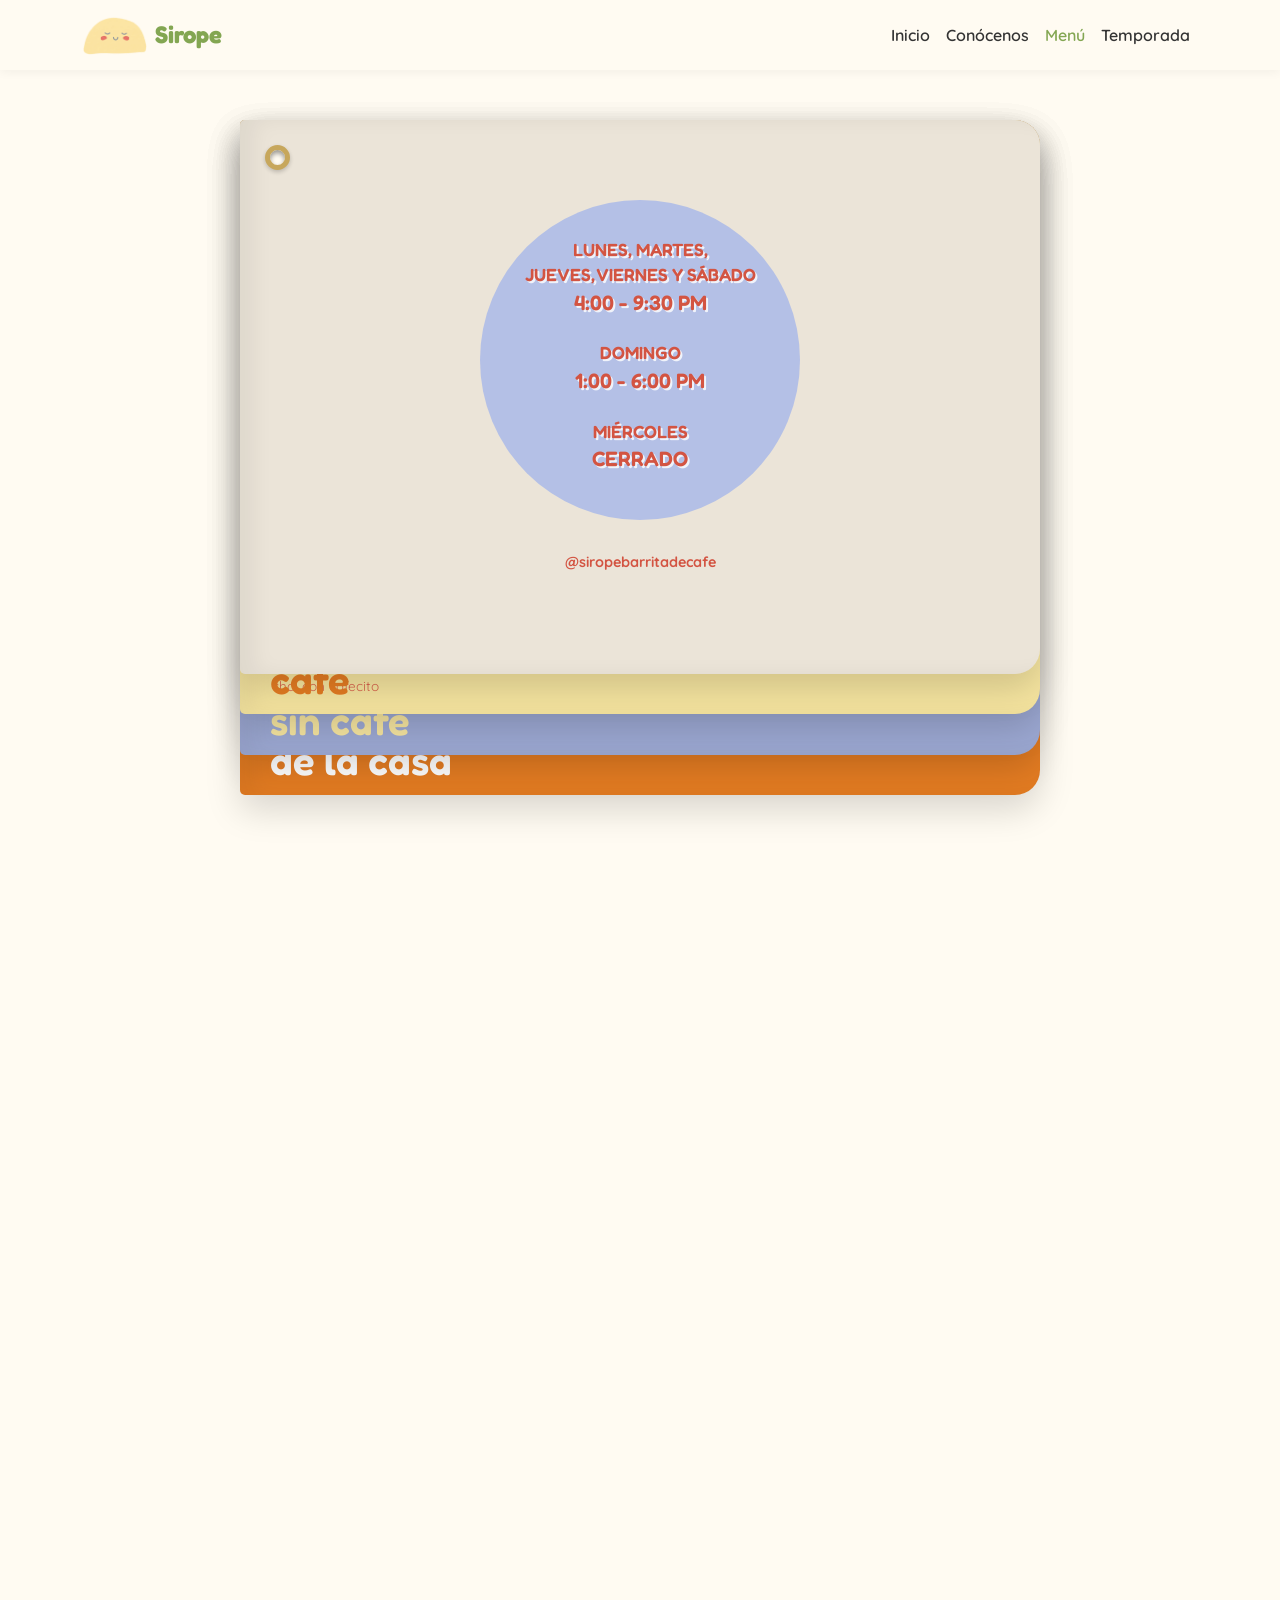
==== menu.html @ da8e42d9 "Estructura inicial: Index, Menú, Temporada, Conócenos y CSS base" ====
<!DOCTYPE html>
<html lang="es">

<head>
    <meta charset="UTF-8">
    <meta name="viewport" content="width=device-width, initial-scale=1.0">
    <title>Sirope | Menú</title>
    <link href="https://cdn.jsdelivr.net/npm/bootstrap@5.3.2/dist/css/bootstrap.min.css" rel="stylesheet">
    <link href="https://fonts.googleapis.com/css2?family=Fredoka:wght@400;600&family=Quicksand:wght@400;600;700&display=swap" rel="stylesheet">
    
    <!-- Hojas de estilo -->
    <link rel="stylesheet" href="style/custom.css">
    <link rel="stylesheet" href="style/menustyle.css">
</head>

<body>

    <!-- Navegación -->
    <nav class="navbar navbar-expand-lg fixed-top custom-navbar" style="background-color: rgba(255, 251, 242, 0.95); box-shadow: 0 2px 10px rgba(0,0,0,0.05);">
        <div class="container">
            <div class="small-logo-container" style="padding-top: 0;">
                <a class="navbar-brand p-0 d-flex align-items-center gap-2" href="index.html">
                    <img src="img/logo_sirope_icono.webp" alt="Sirope" class="small-logo-img">
                    <span class="small-logo fw-bold m-0">Sirope</span>
                </a>
            </div>
            <button class="navbar-toggler" type="button" data-bs-toggle="collapse" data-bs-target="#navbarNav">
                <span class="navbar-toggler-icon"></span>
            </button>
            <div class="collapse navbar-collapse justify-content-end" id="navbarNav">
                <ul class="navbar-nav">
                    <li class="nav-item"><a class="nav-link" href="index.html">Inicio</a></li>
                    <li class="nav-item"><a class="nav-link" href="sirope.html">Conócenos</a></li>
                    <li class="nav-item"><a class="nav-link active" href="menu.html">Menú</a></li>
                    <li class="nav-item"><a class="nav-link" href="temporada.html">Temporada</a></li>
                </ul>
            </div>
        </div>
    </nav>

    <!-- Contenedor del Menú Interactivo -->
    <div class="container" style="padding-top: 120px; padding-bottom: 100px;">
        
        <!-- Pista de Scroll: Esto nos da 400vh de espacio para "bajar" sin que la libreta se mueva -->
        <div id="scroll-track">
            
            <div class="sticky-notebook">

                <!-- ================= HOJA 1: HORARIO (Crema) ================= -->
                <div class="menu-page bg-page-cream" id="page-1" style="z-index: 4;">
                    <div class="ring-hole"></div>
                    
                    <div class="horario-circle">
                        <h4>
                            LUNES, MARTES,<br>
                            JUEVES, VIERNES Y SÁBADO<br>
                            <span style="font-size: 1.3rem;">4:00 - 9:30 PM</span><br><br>
                            DOMINGO<br>
                            <span style="font-size: 1.3rem;">1:00 - 6:00 PM</span><br><br>
                            MIÉRCOLES<br>
                            <span style="font-size: 1.3rem;">CERRADO</span>
                        </h4>
                    </div>
                    
                    <p class="text-center mt-4 fw-bold" style="font-size: 0.9rem;">@siropebarritadecafe</p>
                </div>

                <!-- ================= HOJA 2: CAFÉ (Amarilla) ================= -->
                <div class="menu-page bg-page-yellow" id="page-2" style="z-index: 3;">
                    <div class="ring-hole"></div>
                    
                    <h2>menú</h2>
                    <h3>cafecito</h3>
                    <p class="menu-item-desc mb-4 text-center">café de especialidad - tueste medio</p>
                    
                    <div class="d-flex align-items-end mb-1"><span class="menu-item-name">espresso</span><div class="menu-dots"></div><span class="menu-item-price">45</span></div>
                    <p class="menu-item-desc mb-3">doble, acompañado de agua mineral</p>
                    <div class="d-flex align-items-end mb-3"><span class="menu-item-name">americano <small>(10 oz)</small></span><div class="menu-dots"></div><span class="menu-item-price">50</span></div>
                    <div class="d-flex align-items-end mb-3"><span class="menu-item-name">flat white <small>(6 oz)</small></span><div class="menu-dots"></div><span class="menu-item-price">55</span></div>
                    <div class="d-flex align-items-end mb-3"><span class="menu-item-name">capuccino <small>(8 oz)</small></span><div class="menu-dots"></div><span class="menu-item-price">60</span></div>
                    <div class="d-flex align-items-end mb-3"><span class="menu-item-name">latte <small>(10 oz)</small></span><div class="menu-dots"></div><span class="menu-item-price">65</span></div>
                    <div class="d-flex align-items-end mb-1"><span class="menu-item-name">mocha</span><div class="menu-dots"></div><span class="menu-item-price">70</span></div>
                    <p class="menu-item-desc mb-3">cafecito con chocolate</p>
                    <div class="d-flex align-items-end mb-1"><span class="menu-item-name">dirty chai</span><div class="menu-dots"></div><span class="menu-item-price">80</span></div>
                    <p class="menu-item-desc mb-3">chai con cafecito</p>
                    <div class="d-flex align-items-end mb-1"><span class="menu-item-name">cold brew tonic</span><div class="menu-dots"></div><span class="menu-item-price">75</span></div>

                    <!-- Pestaña asomándose -->
                    <div class="menu-tab" style="color: var(--page-orange);">café</div>
                </div>

                <!-- ================= HOJA 3: SIN CAFÉ (Azul) ================= -->
                <div class="menu-page bg-page-blue" id="page-3" style="z-index: 2;">
                    <div class="ring-hole"></div>
                    
                    <div class="row">
                        <div class="col-md-6 mb-4">
                            <h3>sin cafecito</h3>
                            <div class="d-flex align-items-end mb-1 mt-3"><span class="menu-item-name">chocolate</span><div class="menu-dots"></div><span class="menu-item-price">60</span></div>
                            <p class="menu-item-desc mb-3">oscuro o blanco</p>
                            <div class="d-flex align-items-end mb-1"><span class="menu-item-name">tisana</span><div class="menu-dots"></div><span class="menu-item-price">60</span></div>
                            <p class="menu-item-desc mb-3">natural o mineral</p>
                            <div class="d-flex align-items-end mb-3"><span class="menu-item-name">chai</span><div class="menu-dots"></div><span class="menu-item-price">65</span></div>
                            <div class="d-flex align-items-end mb-3"><span class="menu-item-name">taro</span><div class="menu-dots"></div><span class="menu-item-price">70</span></div>
                            <div class="d-flex align-items-end mb-3"><span class="menu-item-name">matcha americano</span><div class="menu-dots"></div><span class="menu-item-price">78</span></div>
                        </div>

                        <div class="col-md-6">
                            <h3>extras</h3>
                            <div class="d-flex align-items-end mb-3 mt-3"><span class="menu-item-name">shot espresso extra</span><div class="menu-dots"></div><span class="menu-item-price">15</span></div>
                            <div class="d-flex align-items-end mb-3"><span class="menu-item-name">shot matcha extra</span><div class="menu-dots"></div><span class="menu-item-price">30</span></div>
                            <div class="d-flex align-items-end mb-1"><span class="menu-item-name">leche vegetal</span><div class="menu-dots"></div><span class="menu-item-price">15</span></div>
                            <p class="menu-item-desc mb-3">avena, almendra, soya</p>
                            <div class="d-flex align-items-end mb-1"><span class="menu-item-name">sirope</span><div class="menu-dots"></div><span class="menu-item-price">12</span></div>
                            <p class="menu-item-desc mb-0">jarabes hechos en casa :)</p>
                        </div>
                    </div>

                    <div class="menu-tab" style="color: var(--page-yellow);">sin café</div>
                </div>

                <!-- ================= HOJA 4: DE LA CASA (Naranja) ================= -->
                <div class="menu-page bg-page-orange" id="page-4" style="z-index: 1;">
                    <div class="ring-hole"></div>
                    
                    <div class="row">
                        <div class="col-12 text-center mb-4">
                            <h2 class="text-white">menú</h2>
                            <h3 class="text-white">de la casa</h3>
                        </div>
                        <div class="col-md-6 text-white">
                            <div class="d-flex align-items-end mb-1"><span class="menu-item-name">salted honey latte</span><div class="menu-dots" style="border-color: rgba(255,255,255,0.4);"></div><span class="menu-item-price">75</span></div>
                            <p class="menu-item-desc mb-3">miel de abeja y sal rosada</p>
                            <div class="d-flex align-items-end mb-1"><span class="menu-item-name">lavanda latte/matcha</span><div class="menu-dots" style="border-color: rgba(255,255,255,0.4);"></div><span class="menu-item-price">85/90</span></div>
                            <p class="menu-item-desc mb-3">cold foam de lavanda-miel</p>
                        </div>
                        <div class="col-md-6 text-white">
                            <div class="d-flex align-items-end mb-1"><span class="menu-item-name">pistache latte/matcha</span><div class="menu-dots" style="border-color: rgba(255,255,255,0.4);"></div><span class="menu-item-price">85/95</span></div>
                            <p class="menu-item-desc mb-3">cold foam de pistache</p>
                            <div class="d-flex align-items-end mb-1"><span class="menu-item-name">tiramisú latte</span><div class="menu-dots" style="border-color: rgba(255,255,255,0.4);"></div><span class="menu-item-price">92</span></div>
                            <p class="menu-item-desc mb-3">mascarpone y vainilla</p>
                        </div>
                    </div>

                    <div class="menu-tab text-white">de la casa</div>
                </div>

            </div>
        </div>
    </div>

    <!-- Bootstrap JS Bundle y Scripts -->
    <script src="https://cdn.jsdelivr.net/npm/bootstrap@5.3.2/dist/js/bootstrap.bundle.min.js"></script>
    <script src="script/menucode.js"></script>
</body>
</html>
---- style/custom.css ----
:root {
    --matcha-green: #83a652;
    --cream-bg: #fffbf2;
    --soft-orange: #f2a65a;
    --dark-text: #333333;
}

body {
    background-color: var(--cream-bg);
    font-family: 'Quicksand', sans-serif;
    color: var(--dark-text);
    margin: 0;
    padding: 0;
    overflow-x: hidden; /* Evita cualquier barra de scroll horizontal no deseada */
}

h1, h2, h3, .small-logo, .big-logo {
    font-family: 'Fredoka', sans-serif;
    color: var(--matcha-green);
}

/* ========================================================
   Barra de Navegación (Navbar)
   ======================================================== */
.custom-navbar {
    background-color: rgba(255, 251, 242, 0); 
    transition: background-color 0.1s;
    padding: 15px 0;
}

.custom-navbar .nav-link {
    color: var(--dark-text) !important;
    font-weight: 600;
}

.custom-navbar .nav-link:hover, .custom-navbar .nav-link.active {
    color: var(--matcha-green) !important;
}

.small-logo-container {
    height: 40px;
    overflow: hidden;
    position: relative;
    padding-top: 40px; 
}

.small-logo {
    font-size: 1.5rem;
    color: var(--matcha-green) !important;
    text-decoration: none;
    display: block;
}

/* ========================================================
   Logos e Imágenes Principales
   ======================================================== */
.big-logo-row {
    background-color: #f6eacc; 
    min-height: 60vh;
    padding-top: 60px; 
}

.big-logo {
    font-size: 5rem;
    margin: 0;
}

.small-logo-img {
    height: 40px; 
    width: auto;
    display: block;
}

.big-logo-img {
    max-height: 200px; 
    width: auto;
}

@media (min-width: 768px) {
    .big-logo-img {
        max-height: 350px; 
    }
}

/* ========================================================
   Fondo pastel para el contenedor del carrusel (Inicio)
   ======================================================== */
.carrusel-contenedor {
    position: relative;
    width: 100%;
    overflow: hidden;
}

.carrusel-contenedor::before {
    content: "";
    position: absolute;
    top: -30px;
    left: -30px;
    right: -30px;
    bottom: -30px;
    
    background-image: url('../img/background_orange.webp');
    background-size: cover;
    background-position: center;
    
    filter: blur(25px) saturate(100%);
    opacity: 0.4; 
    z-index: 0; 
}

.carrusel-contenido {
    position: relative;
    z-index: 1; 
}

/* ========================================================
   Alturas y ajustes de las imágenes del carrusel
   ======================================================== */
#carruselSirope .carousel-inner {
    height: 500px; 
}

#carruselSirope .carousel-item,
#carruselSirope .carousel-item .d-block {
    height: 100%;
}

#carruselSirope .carousel-item img {
    width: 100%;
    height: 100%;
    object-fit: cover;
    object-position: center;
    display: block;
    border-radius: 15px; 
}

/* Responsivo para móviles */
@media (max-width: 767px) {
    #carruselSirope .carousel-inner { 
        height: auto; 
    }
    #carruselSirope .carousel-item img {
        height: 350px; 
        border-radius: 15px 15px 0 0; 
    }
}

/* ========================================================
   Footer y Mapa Responsivo
   ======================================================== */
.footer-sirope {
    background-color: var(--matcha-green);
    color: #ffffff;
}

.footer-sirope h3 {
    color: #ffffff !important; 
}

.map-container {
    line-height: 0; 
    border: 3px solid rgba(255, 255, 255, 0.2); 
}
---- style/menustyle.css ----
/* ========================================================
   Efecto de Libreta 3D Interactiva
   ======================================================== */
:root {
    --page-cream: #ebe4d8;
    --page-yellow: #f5e49f;
    --page-blue: #9ba7d1;
    --page-orange: #e47c22;
    --text-red: #d35442;
    --circle-blue: #b4c0e6;
}

/* 1. Pista de scroll invisible */
#scroll-track {
    height: 400vh; /* Espacio exacto para poder bajar sin que la libreta se escape */
    position: relative;
    width: 100%;
    max-width: 800px;
    margin: 0 auto;
}

/* 2. El contenedor que se queda anclado en la pantalla */
.sticky-notebook {
    position: sticky;
    top: 120px;
    height: 75vh;
    perspective: 2500px; /* Habilita el efecto 3D */
}

/* 3. Estructura maestra de las páginas (todas empalmadas) */
.menu-page {
    position: absolute; 
    top: 0;
    left: 0;
    width: 100%;
    
    border-radius: 5px 25px 25px 5px;
    box-shadow: 0 15px 35px rgba(0,0,0,0.15), inset 15px 0 20px rgba(0,0,0,0.05);
    transform-origin: top center; /* CRUCIAL: Asegura que la hoja se doble desde las argollas */
    backface-visibility: hidden;
    overflow-y: auto;
    overflow-x: hidden;
    padding: 3rem 2rem 6rem 2rem;
    color: var(--text-red);
    
    /* Esta transición suaviza el giro dictado por JavaScript */
    transition: transform 0.1s linear, opacity 0.1s linear;
}

/* 4. Efecto de escalera (Pestañas asomándose) */
#page-1 { height: 82%; }
#page-2 { height: 88%; }
#page-3 { height: 94%; }
#page-4 { height: 100%; }

/* Ocultar scrollbar interna de las páginas */
.menu-page::-webkit-scrollbar { width: 4px; }
.menu-page::-webkit-scrollbar-thumb { background: rgba(0,0,0,0.1); border-radius: 10px; }

/* ========================================================
   Detalles Estéticos de la Libreta
   ======================================================== */

/* Detalle visual de la argolla de metal */
.ring-hole {
    position: absolute;
    top: 25px;
    left: 25px;
    width: 25px;
    height: 25px;
    background-color: var(--cream-bg); 
    border-radius: 50%;
    border: 5px solid #c7a75c; /* Color latón */
    box-shadow: inset 0 3px 5px rgba(0,0,0,0.4), 0 2px 4px rgba(0,0,0,0.2);
    z-index: 10;
}

/* Pestañas inferiores */
.menu-tab {
    position: absolute;
    bottom: 15px;
    left: 30px;
    font-family: 'Fredoka', sans-serif;
    font-size: 2.5rem;
    font-weight: 600;
    line-height: 1;
}

/* Colores de fondo de las páginas */
.bg-page-cream { background-color: var(--page-cream); }
.bg-page-yellow { background-color: var(--page-yellow); }
.bg-page-blue { background-color: var(--page-blue); }
.bg-page-orange { background-color: var(--page-orange); }

/* ========================================================
   Tipografía y Acomodo Interno del Menú
   ======================================================== */

/* Círculo de Horarios de la primera hoja */
.horario-circle {
    background-color: var(--circle-blue);
    border-radius: 50%;
    width: 320px;
    height: 320px;
    margin: 2rem auto;
    display: flex;
    flex-direction: column;
    justify-content: center;
    align-items: center;
    text-align: center;
    padding: 2rem;
}

.horario-circle h4 {
    font-family: 'Fredoka', sans-serif;
    color: var(--text-red);
    text-shadow: 2px 2px 0px rgba(255,255,255,0.8);
    font-weight: 600;
    line-height: 1.4;
    font-size: 1.1rem;
}

.menu-page h2 {
    font-family: 'Fredoka', sans-serif;
    font-size: 2.5rem;
    font-weight: 600;
    text-align: center;
    margin-bottom: 2rem;
}

.menu-page h3 {
    font-family: 'Fredoka', sans-serif;
    font-size: 1.8rem;
    font-style: italic;
    margin-bottom: 1rem;
}

.menu-item-name { 
    font-family: 'Quicksand', sans-serif; 
    font-weight: 700; 
    font-size: 1.1rem; 
}

.menu-item-price { 
    font-family: 'Quicksand', sans-serif; 
    font-weight: 700; 
    font-size: 1.1rem; 
}

.menu-item-desc { 
    font-family: 'Quicksand', sans-serif; 
    font-size: 0.85rem; 
    opacity: 0.9; 
}

/* Puntos conectores entre bebida y precio */
.menu-dots {
    flex-grow: 1;
    border-bottom: 2px dotted rgba(211, 84, 66, 0.4);
    margin: 0 10px;
    position: relative;
    top: -6px;
}
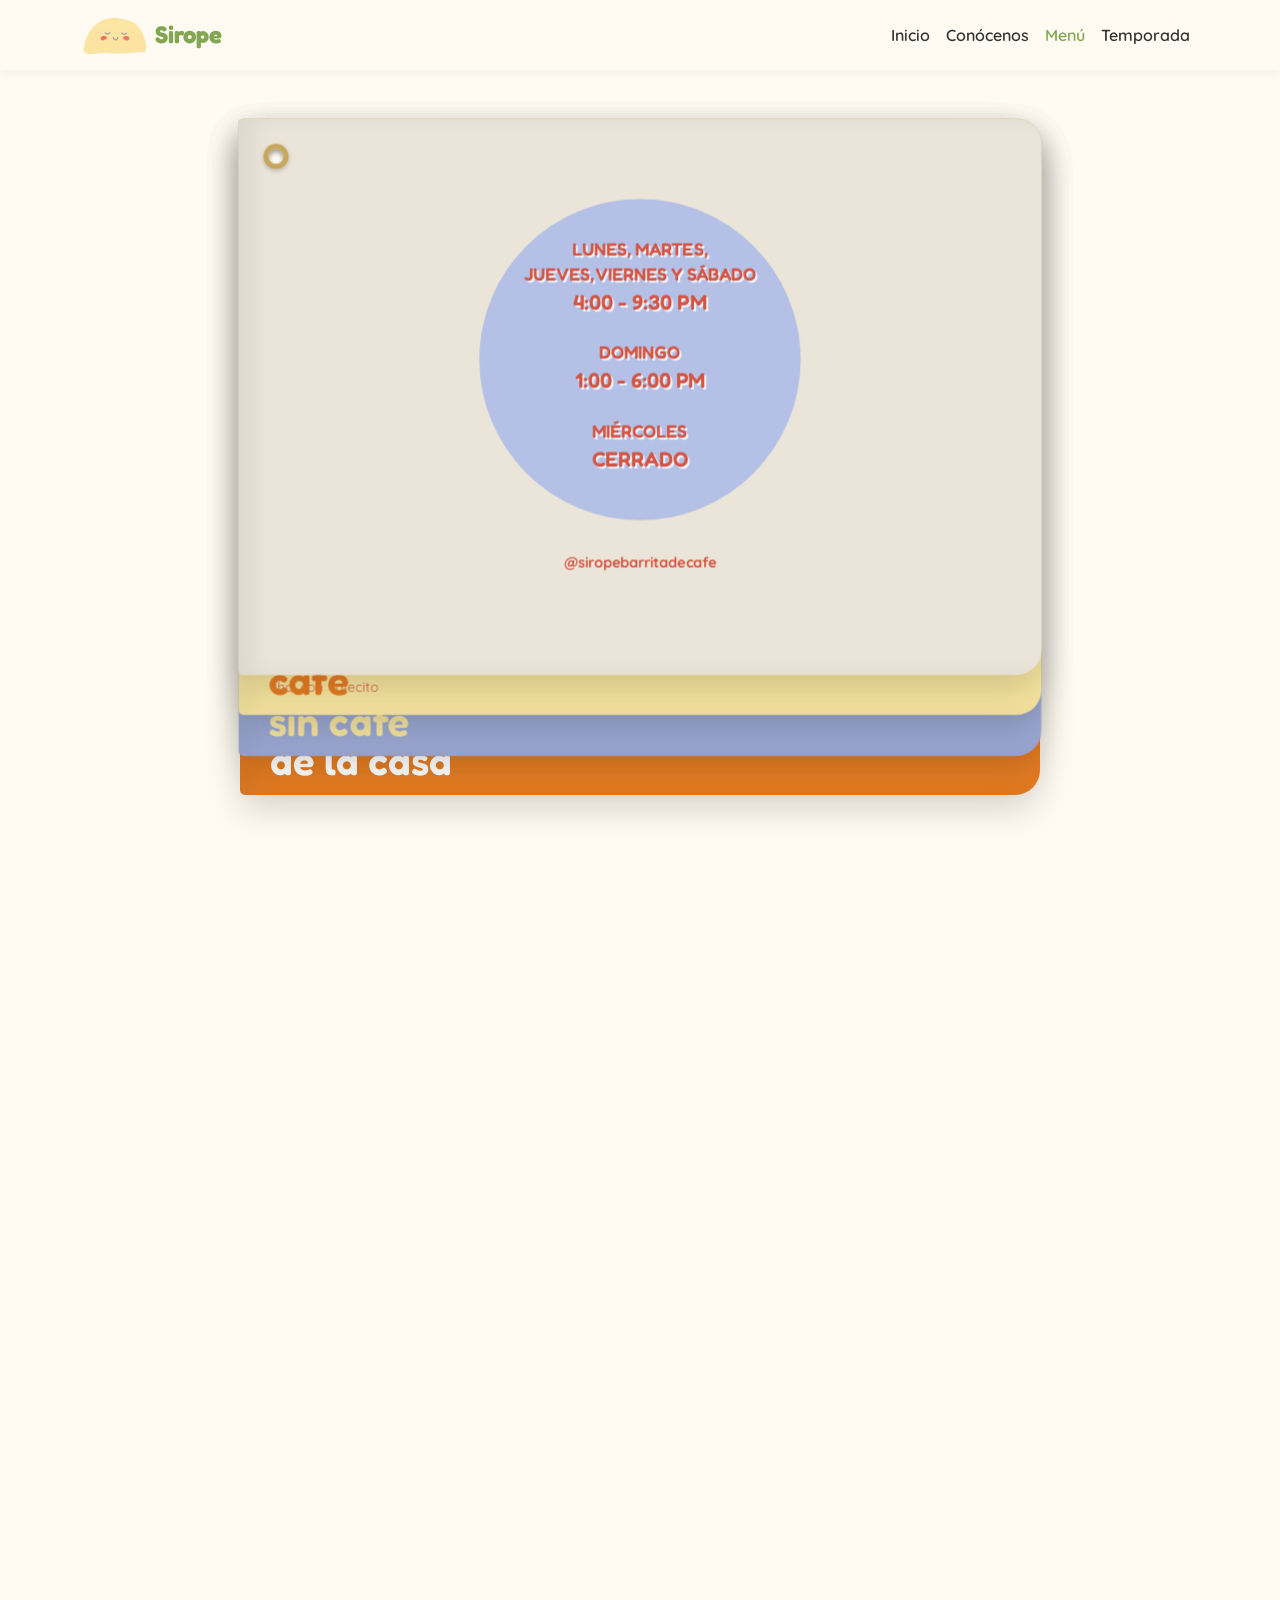
==== commit 2f574dc0: "Reparación del efecto 3D en el menú, integración de página de temporada y ajustes finales de index" ====
--- a/menu.html
+++ b/menu.html
@@ -151,6 +151,6 @@
 
     <!-- Bootstrap JS Bundle y Scripts -->
     <script src="https://cdn.jsdelivr.net/npm/bootstrap@5.3.2/dist/js/bootstrap.bundle.min.js"></script>
-    <script src="script/menucode.js"></script>
+    <script src="js/menucode.js"></script>
 </body>
 </html>
--- a/style/menustyle.css
+++ b/style/menustyle.css
@@ -12,7 +12,7 @@
 
 /* 1. Pista de scroll invisible */
 #scroll-track {
-    height: 400vh; /* Espacio exacto para poder bajar sin que la libreta se escape */
+    height: 400vh; /* Da el margen necesario para scrollear las 3 páginas */
     position: relative;
     width: 100%;
     max-width: 800px;
@@ -24,7 +24,7 @@
     position: sticky;
     top: 120px;
     height: 75vh;
-    perspective: 2500px; /* Habilita el efecto 3D */
+    perspective: 2500px; /* Profundidad del mundo 3D */
 }
 
 /* 3. Estructura maestra de las páginas (todas empalmadas) */
@@ -36,15 +36,15 @@
     
     border-radius: 5px 25px 25px 5px;
     box-shadow: 0 15px 35px rgba(0,0,0,0.15), inset 15px 0 20px rgba(0,0,0,0.05);
-    transform-origin: top center; /* CRUCIAL: Asegura que la hoja se doble desde las argollas */
+    
+    /* El doblez ocurre desde la parte superior central */
+    transform-origin: top center; 
     backface-visibility: hidden;
-    overflow-y: auto;
-    overflow-x: hidden;
+    
+    /* FIX CRUCIAL: Se cambia a overflow: hidden para evitar la trampa de scroll */
+    overflow: hidden;
     padding: 3rem 2rem 6rem 2rem;
     color: var(--text-red);
-    
-    /* Esta transición suaviza el giro dictado por JavaScript */
-    transition: transform 0.1s linear, opacity 0.1s linear;
 }
 
 /* 4. Efecto de escalera (Pestañas asomándose) */
@@ -52,10 +52,6 @@
 #page-2 { height: 88%; }
 #page-3 { height: 94%; }
 #page-4 { height: 100%; }
-
-/* Ocultar scrollbar interna de las páginas */
-.menu-page::-webkit-scrollbar { width: 4px; }
-.menu-page::-webkit-scrollbar-thumb { background: rgba(0,0,0,0.1); border-radius: 10px; }
 
 /* ========================================================
    Detalles Estéticos de la Libreta
@@ -70,7 +66,7 @@
     height: 25px;
     background-color: var(--cream-bg); 
     border-radius: 50%;
-    border: 5px solid #c7a75c; /* Color latón */
+    border: 5px solid #c7a75c; /* Color latón/dorado */
     box-shadow: inset 0 3px 5px rgba(0,0,0,0.4), 0 2px 4px rgba(0,0,0,0.2);
     z-index: 10;
 }
@@ -96,7 +92,6 @@
    Tipografía y Acomodo Interno del Menú
    ======================================================== */
 
-/* Círculo de Horarios de la primera hoja */
 .horario-circle {
     background-color: var(--circle-blue);
     border-radius: 50%;
